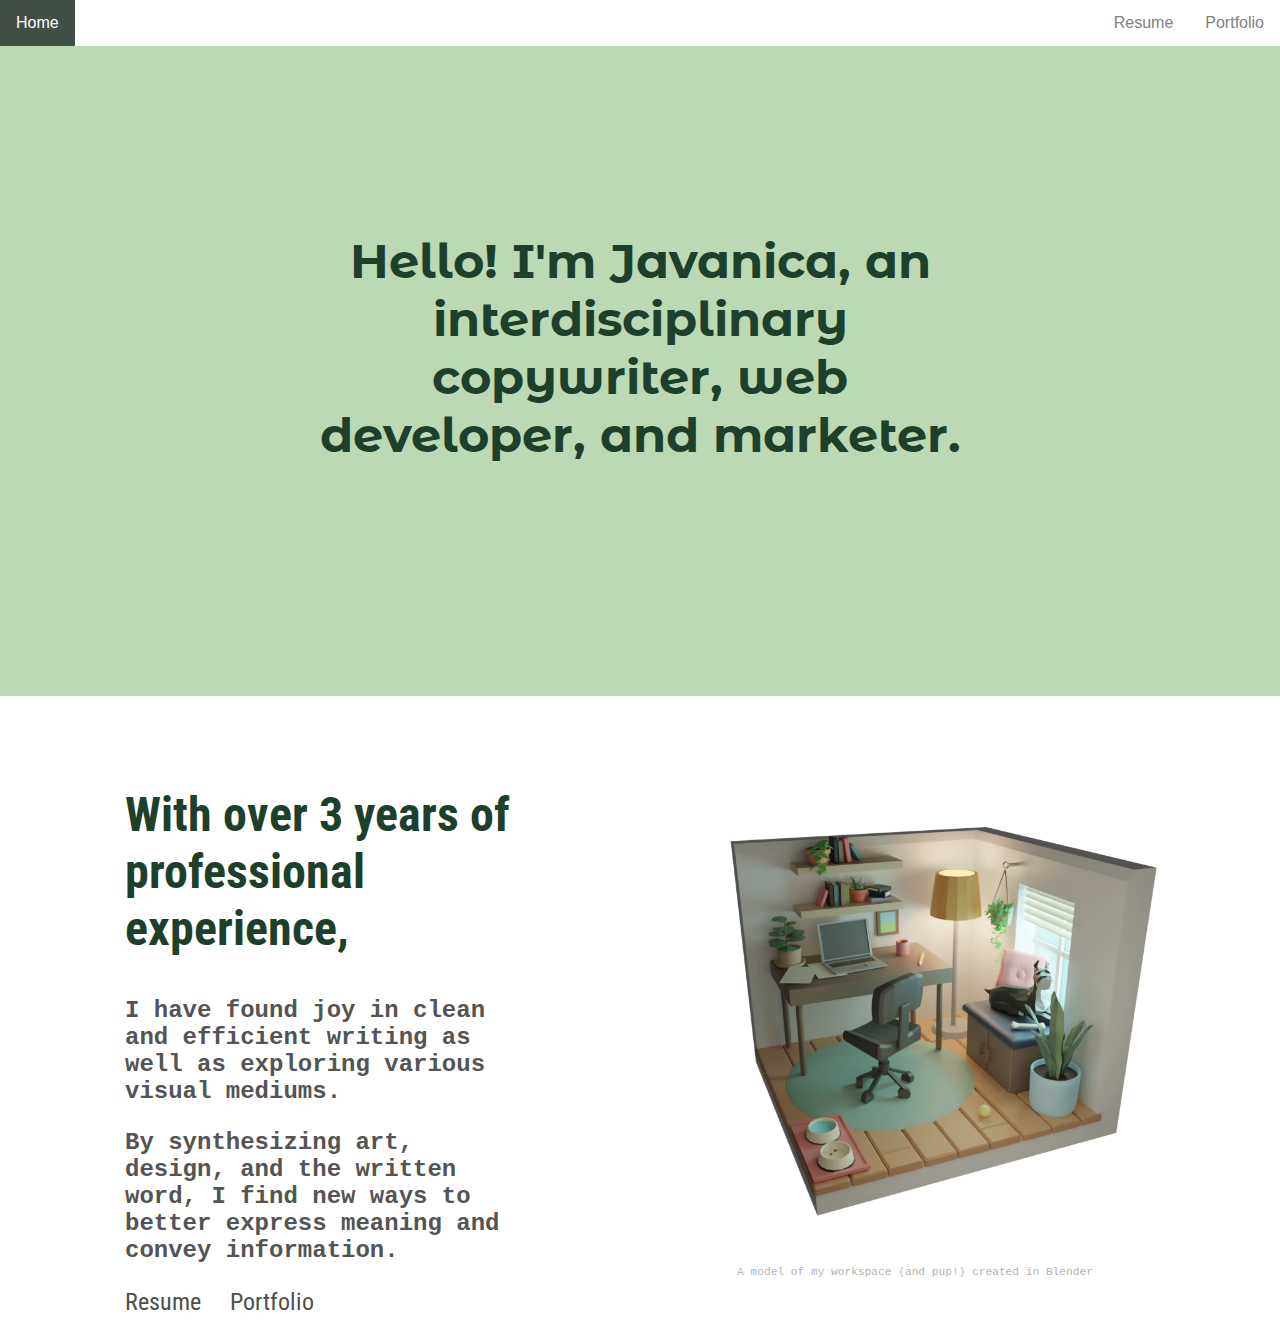
==== index.html @ 4bc7b6e0 "homepage redesigned" ====
<!DOCTYPE html>
<html>
<head>
  <title>JLDai</title>
  <link href="./resources/css/index.css" type="text/css" rel="stylesheet">
  <link rel="preconnect" href="https://fonts.googleapis.com">
  <link rel="preconnect" href="https://fonts.gstatic.com" crossorigin>
  <link href="https://fonts.googleapis.com/css2?family=Montserrat+Alternates:wght@700&family=Roboto+Condensed:wght@300&display=swap" rel="stylesheet">

</head>
<body>

  <nav>
    <div class="navbar">
        <a class="home" href="index.html">Home</a>
        <a href="">Portfolio</a>
        <a href="resume.html">Resume</a>
    </nav>

    <article>
    
    <div class="header">
      <h1 class="header-text">Hello! I'm Javanica, an interdisciplinary copywriter, web developer, and marketer.</h1>
    </div>
    <div class="welcome">
      <div id="header">
        <h2>With over 3 years of professional experience,</h2>
          <h3>I have found joy in clean and efficient writing as well as exploring various visual mediums.</h3>
          <h3>By synthesizing art, design, and the written word, I find new ways to better express meaning and convey information.</h3>
          <div class="links">
            <a class="button" href="resume.html">Resume</a>
            <a class="button" href="">Portfolio</a>
          </div>
      </div>
      <div id="vid">
      <figure>
      <video autoplay muted loop playsinline>
        <source src="resources/media/0001-0200.webm" type="video/webm">
      </video>
      <figcaption>A model of my workspace (and pup!) created in Blender</figcaption>
    </figure>
    </div>
    </div>
    </article>

    <!-- 

    <article class="works">
      <h4>MY WORK</h4>
      <div class="image-container">
        <div class="child">
          <img class="img" src="resources/media/resume.jpg">
          <h4 class="img-description">resume</h4>
        </div>
        <div class="child">
          <img class="img" src="resources/media/copywriting.jpg">
          <h4 class="img-description">copywriting portfolio</h4>
        </div>
        <div class="child">
          <img class="img" src="resources/media/webdev.jpg">
          <h4 class="img-description">web dev</h4>
        </div>
      </div>
    </article>
    -->
</body>
</html>
---- resources/css/index.css ----
html,body {
    padding:0;
    margin:0;
}

/* Navbar container */
.navbar {
    background-color: white;
    position: fixed;
    top: 0;
    overflow: hidden;
    font-family: Arial;
    width: 100%;
    z-index: 1;
  }
  
  /* Links inside the navbar */
  .navbar a {
    float: right;
    font-size: 16px;
    color: grey;
    text-align: center;
    padding: 14px 16px;
    text-decoration: none;
  }

  .navbar .home {
    float: left;
  }
  
  /* Add a background color to navbar links on hover */
  .navbar a:hover{
    background-color: rgb(65, 78, 69);
    color: white;
  }

  a:active {
    text-decoration: underline;
  }

  a.home {
    color:  rgb(65, 78, 69);
  }

 .header {
  background-color: rgb(187, 218, 179);
  margin: 0;
  padding: 200px;
  text-align: center;
 }

  h1 {
    font-size: 3rem;
    color: rgb(29, 64, 42);
    font-family: 'Montserrat Alternates';
    margin-left: 100px;
    margin-right: 100px;
  }

  h2 {
    color: rgb(29, 64, 42);
    font-size: 3rem;
    font-family: 'Roboto Condensed';
  }

  h3 {
    color: rgb(84, 84, 84);
    font-family: 'Courier New', Courier, monospace;
    font-size: 1.5rem;
    font-style: thin;
  }

  .welcome {
    margin-top: 25px;
    padding: 25px;
    display: flex;
    justify-content: center;
    flex-wrap: wrap;
    gap: 3 em;
    background: white
  }

  video {
    margin: 0;
    width: 500px;
    height: auto;
    padding-right: 50px;
  }

  figcaption {
    width: 500px;
    text-align: center;
    font-family: monospace;
    font-size: .7rem;
    color: rgb(179, 179, 179);
  }


  #header {
    width: 300px;
    flex-grow: 1;
    margin-left: 100px;
    margin-right: 100px;
  }

  .button {
    text-decoration: none;
    display: inline-block;
    font-size: 1.5rem;
    font-family:'Roboto Condensed';
    color: rgb(75, 80, 72);
    margin-right: 25px;
  }
  
  .button:hover {
    text-decoration: underline;
  }

  /*

  THIS IS THE OLD LINK STYLE

  .works {
    text-align: center;
    color: grey;
    font-size: 2rem;
    margin: 100px;
    padding: 0px;
  }

  .image-container {
    padding-top: 40px;
    justify-content: center;
    display: flex;
    flex-wrap: wrap;
    align-content: center;
    gap: 1em;
    margin: 50px;
    z-index: 2;
  }

  .child {
    position: relative;
  }

  img{
    filter: brightness(1.25);
    transition: .5s ease;
  }


  .img-description {
    transition: .5s ease;
    opacity: 0;
    position: absolute;
    top: 40%;
    left: 50%;
    transform: translate(-50%, -50%);
    -ms-transform: translate(-50%, -50%);
    text-align: center;
    color: #fff;
    opacity: 0;
  }
  
  .child:hover .img-description {
    opacity: 1;
  }

  .child:hover .img{
    filter: brightness(.5)
  }

  h4 {
    font-family: 'Roboto Condensed';
    font-size: 30px;
  }
  */
 
  footer {
    color: rgb(96, 96, 96);
    padding: 10px;
    font-family: 'Courier New', Courier, monospace;
    text-align: right;
  }
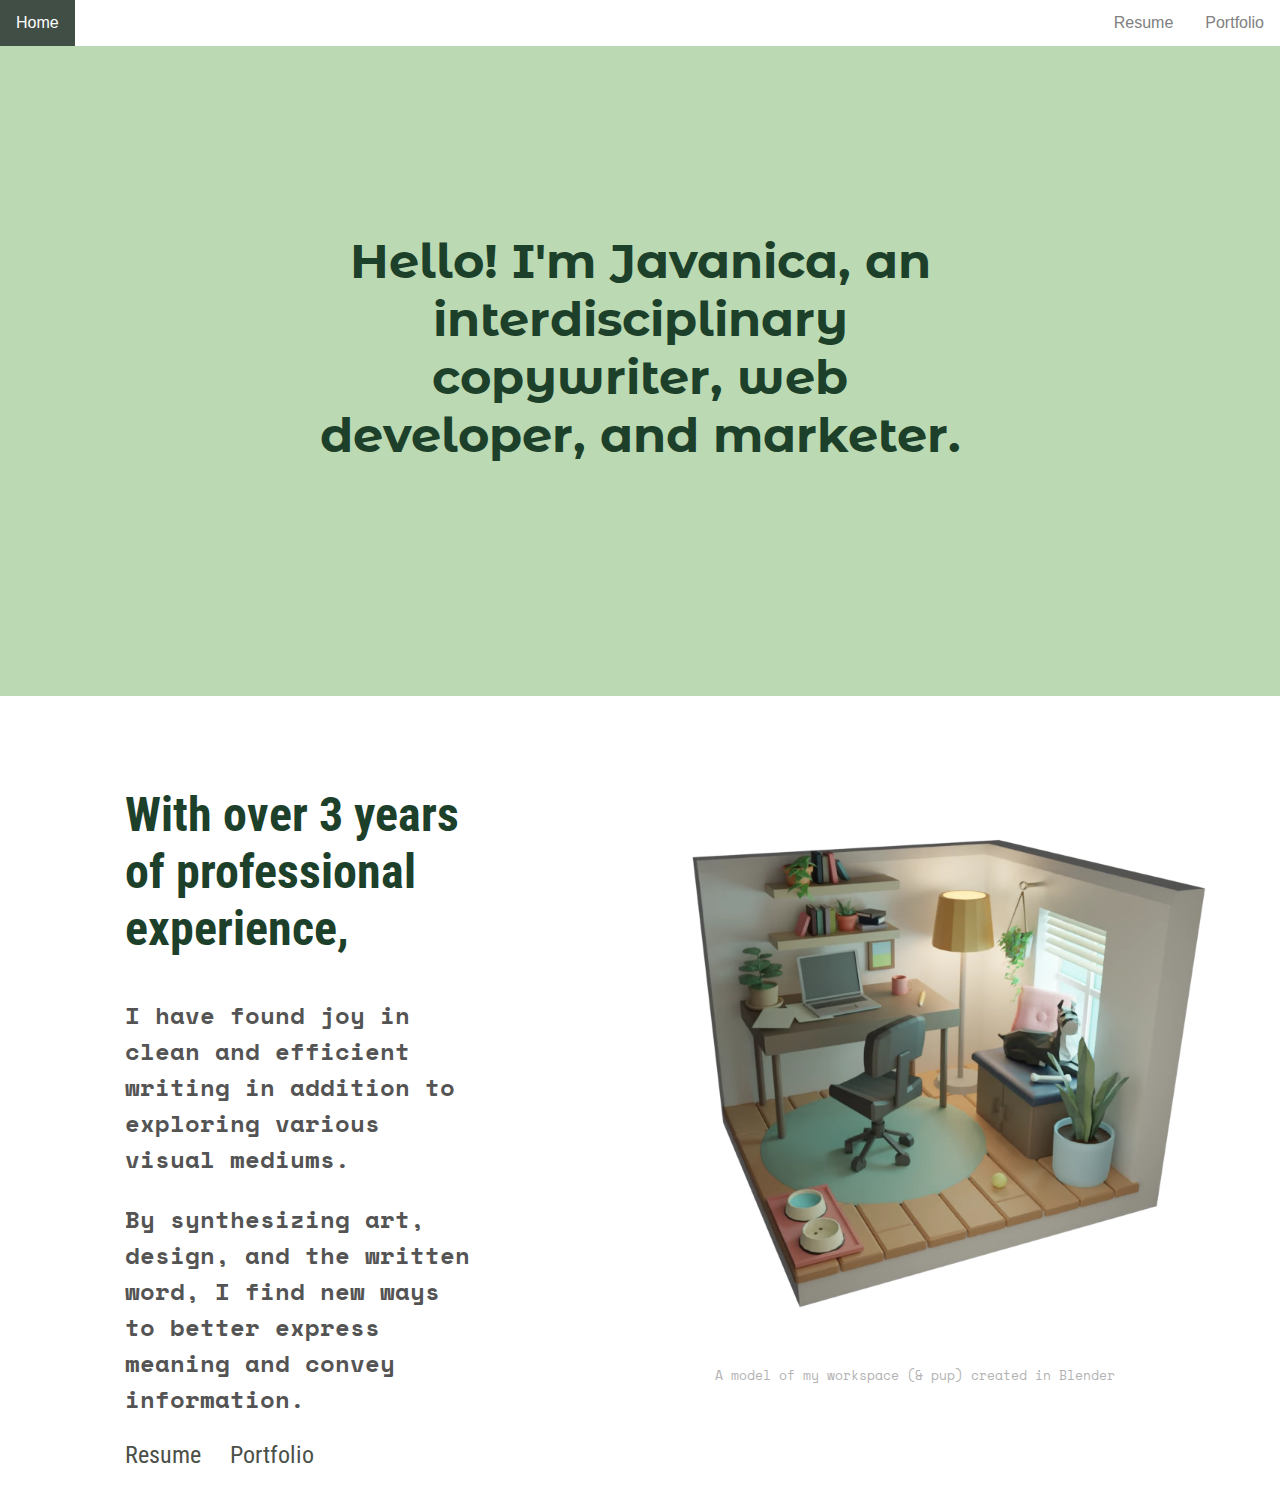
==== commit a7b5b5fb: "homepage redesigned" ====
--- a/index.html
+++ b/index.html
@@ -5,8 +5,7 @@
   <link href="./resources/css/index.css" type="text/css" rel="stylesheet">
   <link rel="preconnect" href="https://fonts.googleapis.com">
   <link rel="preconnect" href="https://fonts.gstatic.com" crossorigin>
-  <link href="https://fonts.googleapis.com/css2?family=Montserrat+Alternates:wght@700&family=Roboto+Condensed:wght@300&display=swap" rel="stylesheet">
-
+  <link href="https://fonts.googleapis.com/css2?family=Montserrat+Alternates:wght@700&family=Roboto+Condensed:wght@300&family=Space+Mono&display=swap" rel="stylesheet">
 </head>
 <body>
 
@@ -25,7 +24,7 @@
     <div class="welcome">
       <div id="header">
         <h2>With over 3 years of professional experience,</h2>
-          <h3>I have found joy in clean and efficient writing as well as exploring various visual mediums.</h3>
+          <h3>I have found joy in clean and efficient writing in addition to exploring various visual mediums.</h3>
           <h3>By synthesizing art, design, and the written word, I find new ways to better express meaning and convey information.</h3>
           <div class="links">
             <a class="button" href="resume.html">Resume</a>
@@ -37,7 +36,7 @@
       <video autoplay muted loop playsinline>
         <source src="resources/media/0001-0200.webm" type="video/webm">
       </video>
-      <figcaption>A model of my workspace (and pup!) created in Blender</figcaption>
+      <figcaption>A model of my workspace (& pup) created in Blender</figcaption>
     </figure>
     </div>
     </div>
--- a/resources/css/index.css
+++ b/resources/css/index.css
@@ -65,7 +65,7 @@
 
   h3 {
     color: rgb(84, 84, 84);
-    font-family: 'Courier New', Courier, monospace;
+    font-family: 'Space Mono', 'Courier New', Courier, monospace;
     font-size: 1.5rem;
     font-style: thin;
   }
@@ -82,17 +82,19 @@
 
   video {
     margin: 0;
-    width: 500px;
+    width: 600px;
     height: auto;
     padding-right: 50px;
+    padding: 0;
   }
 
   figcaption {
     width: 500px;
     text-align: center;
-    font-family: monospace;
-    font-size: .7rem;
+    font-family: 'Space Mono';
+    font-size: .8rem;
     color: rgb(179, 179, 179);
+    margin-left: 50px;
   }
 
 
@@ -179,7 +181,7 @@
   footer {
     color: rgb(96, 96, 96);
     padding: 10px;
-    font-family: 'Courier New', Courier, monospace;
+    font-family: 'Space Mono', 'Courier New', Courier, monospace;
     text-align: right;
   }
 
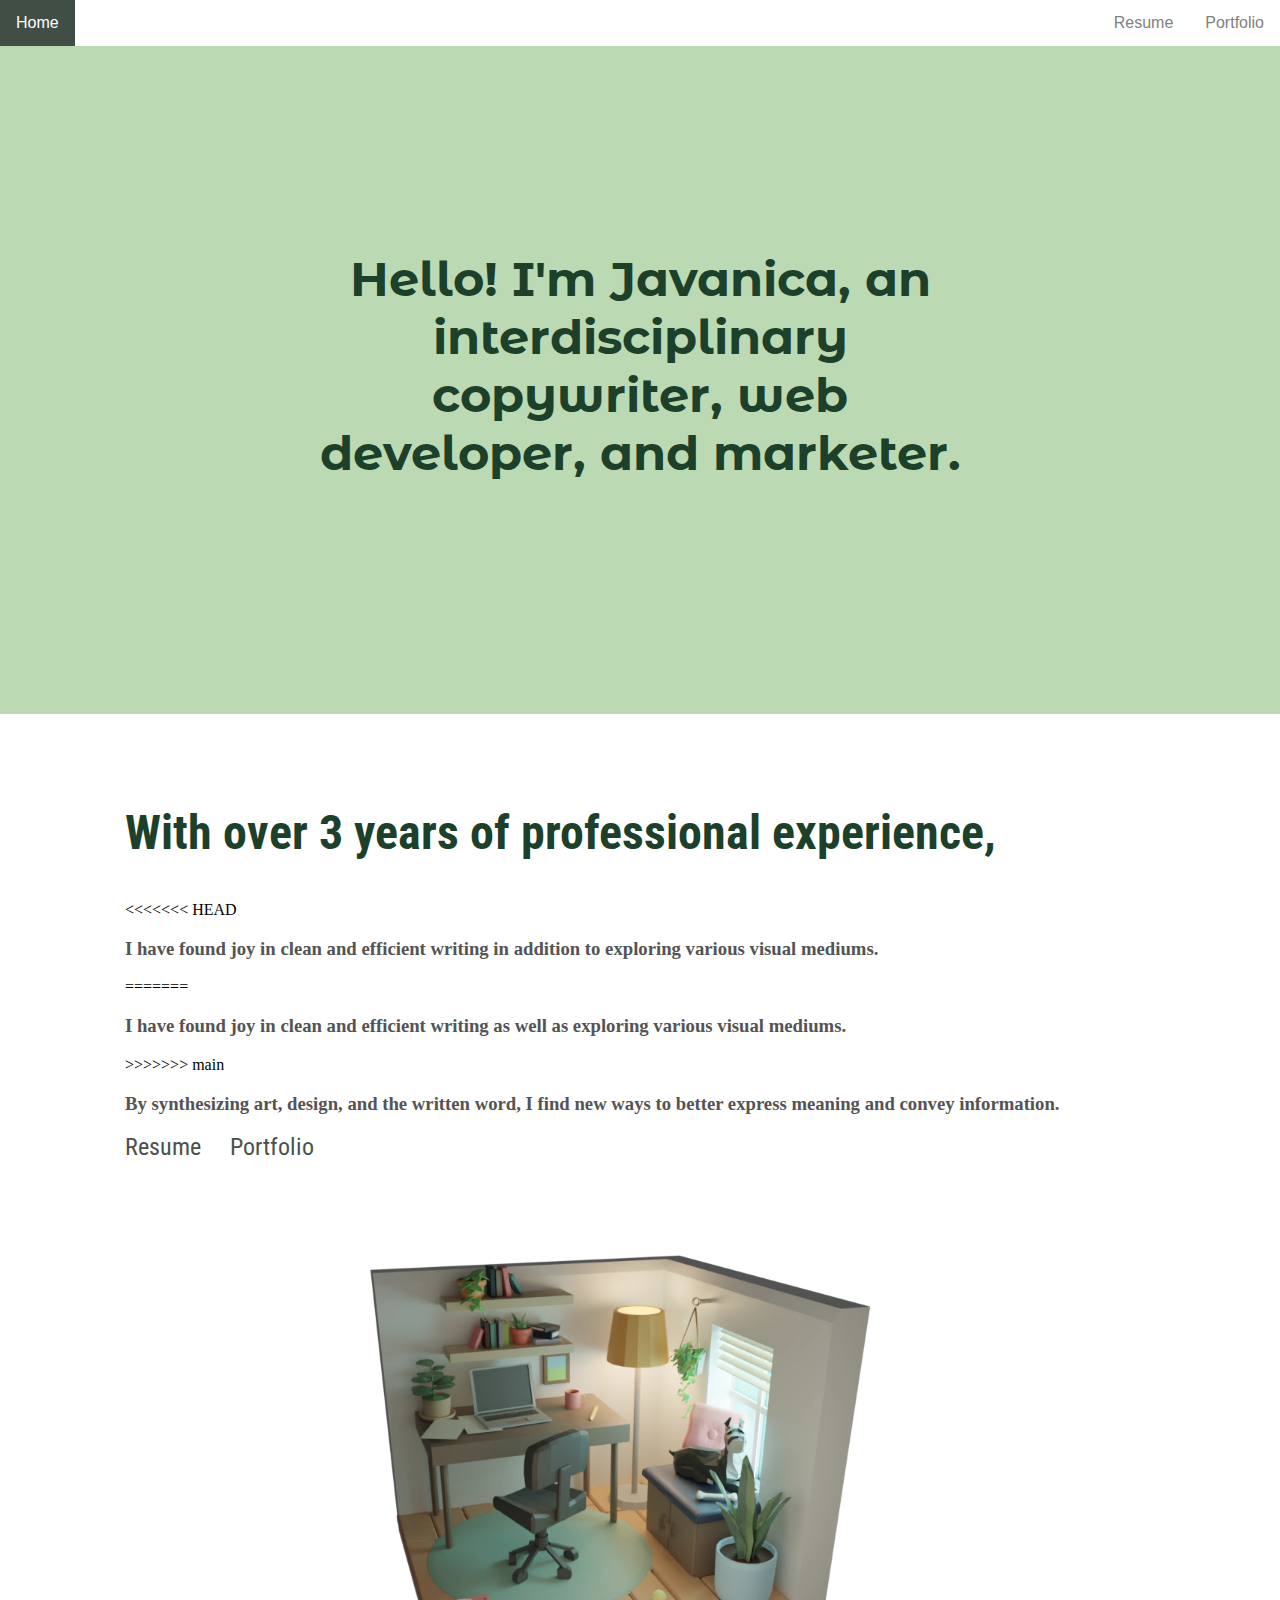
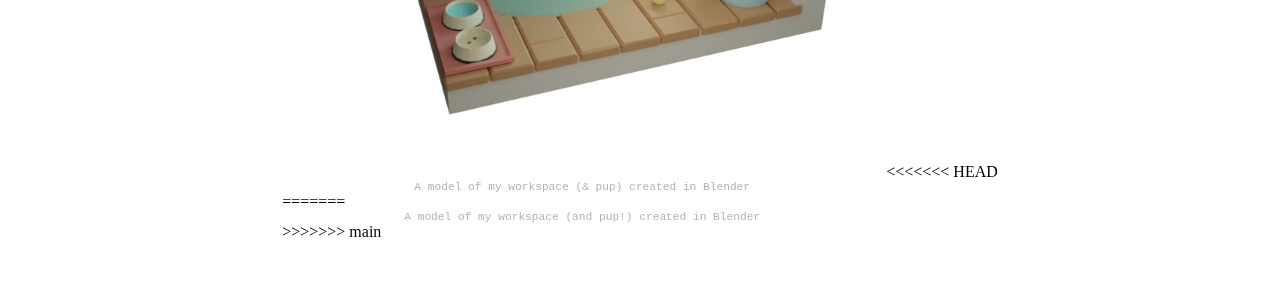
==== commit 7125b9a8: "Merge remote-tracking branch 'origin/main' into main" ====
--- a/index.html
+++ b/index.html
@@ -5,7 +5,12 @@
   <link href="./resources/css/index.css" type="text/css" rel="stylesheet">
   <link rel="preconnect" href="https://fonts.googleapis.com">
   <link rel="preconnect" href="https://fonts.gstatic.com" crossorigin>
+<<<<<<< HEAD
   <link href="https://fonts.googleapis.com/css2?family=Montserrat+Alternates:wght@700&family=Roboto+Condensed:wght@300&family=Space+Mono&display=swap" rel="stylesheet">
+=======
+  <link href="https://fonts.googleapis.com/css2?family=Montserrat+Alternates:wght@700&family=Roboto+Condensed:wght@300&display=swap" rel="stylesheet">
+
+>>>>>>> main
 </head>
 <body>
 
@@ -24,7 +29,11 @@
     <div class="welcome">
       <div id="header">
         <h2>With over 3 years of professional experience,</h2>
+<<<<<<< HEAD
           <h3>I have found joy in clean and efficient writing in addition to exploring various visual mediums.</h3>
+=======
+          <h3>I have found joy in clean and efficient writing as well as exploring various visual mediums.</h3>
+>>>>>>> main
           <h3>By synthesizing art, design, and the written word, I find new ways to better express meaning and convey information.</h3>
           <div class="links">
             <a class="button" href="resume.html">Resume</a>
@@ -36,7 +45,11 @@
       <video autoplay muted loop playsinline>
         <source src="resources/media/0001-0200.webm" type="video/webm">
       </video>
+<<<<<<< HEAD
       <figcaption>A model of my workspace (& pup) created in Blender</figcaption>
+=======
+      <figcaption>A model of my workspace (and pup!) created in Blender</figcaption>
+>>>>>>> main
     </figure>
     </div>
     </div>
--- a/resources/css/index.css
+++ b/resources/css/index.css
@@ -65,7 +65,11 @@
 
   h3 {
     color: rgb(84, 84, 84);
+<<<<<<< HEAD
     font-family: 'Space Mono', 'Courier New', Courier, monospace;
+=======
+    font-family: 'Courier New', Courier, monospace;
+>>>>>>> main
     font-size: 1.5rem;
     font-style: thin;
   }
@@ -95,6 +99,14 @@
     font-size: .8rem;
     color: rgb(179, 179, 179);
     margin-left: 50px;
+  }
+
+  figcaption {
+    width: 500px;
+    text-align: center;
+    font-family: monospace;
+    font-size: .7rem;
+    color: rgb(179, 179, 179);
   }
 
 
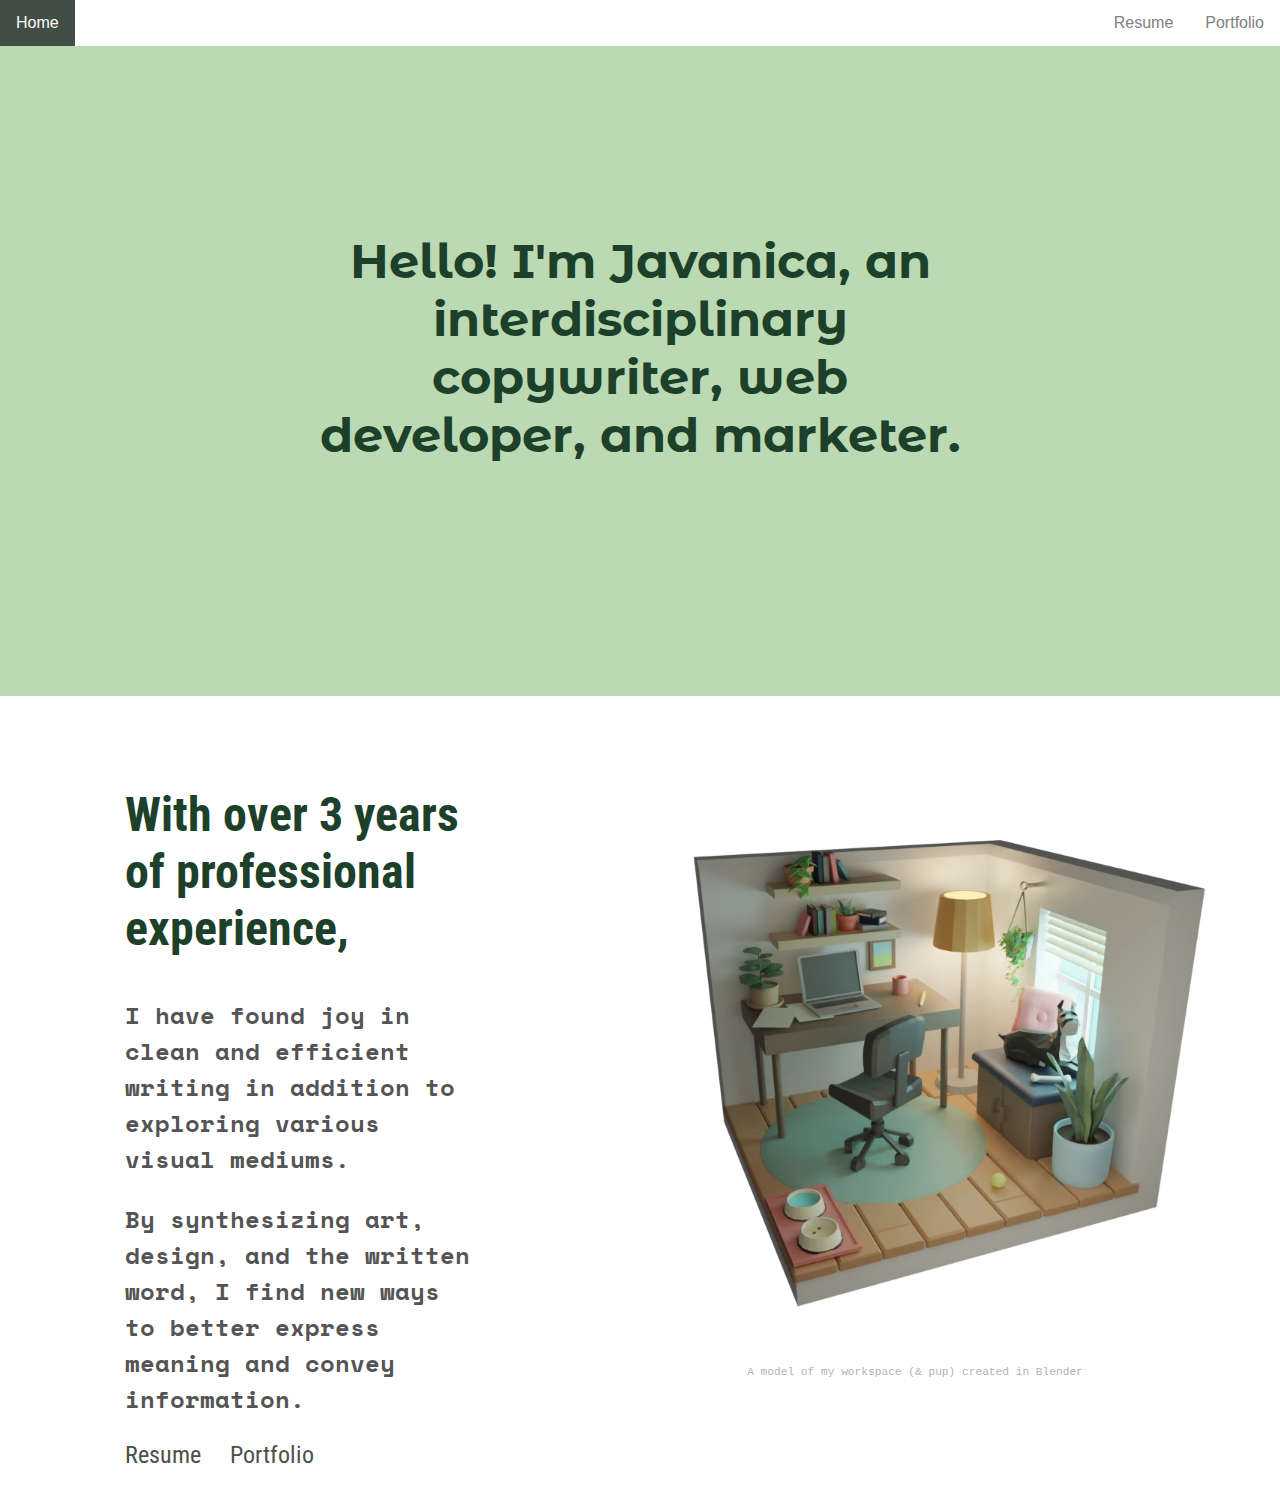
==== commit 2ad45ec9: "Resolved merged changes" ====
--- a/index.html
+++ b/index.html
@@ -5,12 +5,7 @@
   <link href="./resources/css/index.css" type="text/css" rel="stylesheet">
   <link rel="preconnect" href="https://fonts.googleapis.com">
   <link rel="preconnect" href="https://fonts.gstatic.com" crossorigin>
-<<<<<<< HEAD
   <link href="https://fonts.googleapis.com/css2?family=Montserrat+Alternates:wght@700&family=Roboto+Condensed:wght@300&family=Space+Mono&display=swap" rel="stylesheet">
-=======
-  <link href="https://fonts.googleapis.com/css2?family=Montserrat+Alternates:wght@700&family=Roboto+Condensed:wght@300&display=swap" rel="stylesheet">
-
->>>>>>> main
 </head>
 <body>
 
@@ -29,11 +24,7 @@
     <div class="welcome">
       <div id="header">
         <h2>With over 3 years of professional experience,</h2>
-<<<<<<< HEAD
           <h3>I have found joy in clean and efficient writing in addition to exploring various visual mediums.</h3>
-=======
-          <h3>I have found joy in clean and efficient writing as well as exploring various visual mediums.</h3>
->>>>>>> main
           <h3>By synthesizing art, design, and the written word, I find new ways to better express meaning and convey information.</h3>
           <div class="links">
             <a class="button" href="resume.html">Resume</a>
@@ -45,11 +36,7 @@
       <video autoplay muted loop playsinline>
         <source src="resources/media/0001-0200.webm" type="video/webm">
       </video>
-<<<<<<< HEAD
       <figcaption>A model of my workspace (& pup) created in Blender</figcaption>
-=======
-      <figcaption>A model of my workspace (and pup!) created in Blender</figcaption>
->>>>>>> main
     </figure>
     </div>
     </div>
--- a/resources/css/index.css
+++ b/resources/css/index.css
@@ -65,11 +65,7 @@
 
   h3 {
     color: rgb(84, 84, 84);
-<<<<<<< HEAD
     font-family: 'Space Mono', 'Courier New', Courier, monospace;
-=======
-    font-family: 'Courier New', Courier, monospace;
->>>>>>> main
     font-size: 1.5rem;
     font-style: thin;
   }
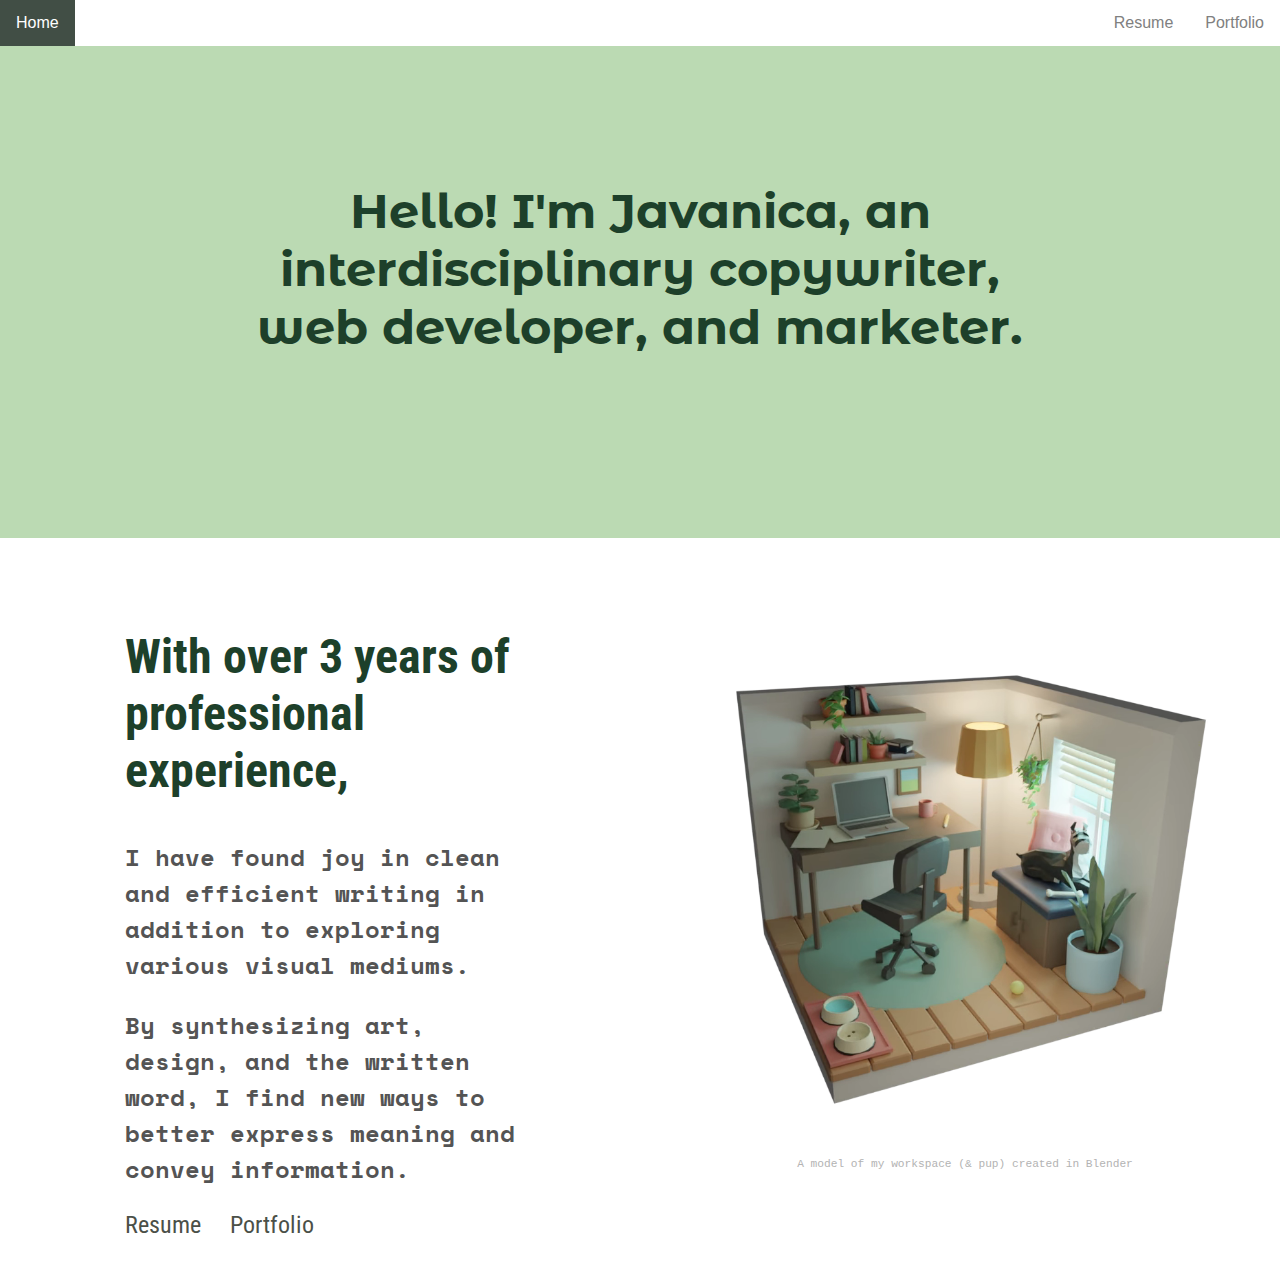
==== commit 8ed04ba4: "portfolio landed page created" ====
--- a/index.html
+++ b/index.html
@@ -12,7 +12,7 @@
   <nav>
     <div class="navbar">
         <a class="home" href="index.html">Home</a>
-        <a href="">Portfolio</a>
+        <a href="portfolio.html">Portfolio</a>
         <a href="resume.html">Resume</a>
     </nav>
 
@@ -28,7 +28,7 @@
           <h3>By synthesizing art, design, and the written word, I find new ways to better express meaning and convey information.</h3>
           <div class="links">
             <a class="button" href="resume.html">Resume</a>
-            <a class="button" href="">Portfolio</a>
+            <a class="button" href="portfolio.html">Portfolio</a>
           </div>
       </div>
       <div id="vid">
--- a/resources/css/index.css
+++ b/resources/css/index.css
@@ -45,7 +45,7 @@
  .header {
   background-color: rgb(187, 218, 179);
   margin: 0;
-  padding: 200px;
+  padding: 150px;
   text-align: center;
  }
 
@@ -82,7 +82,7 @@
 
   video {
     margin: 0;
-    width: 600px;
+    width: 550px;
     height: auto;
     padding-right: 50px;
     padding: 0;
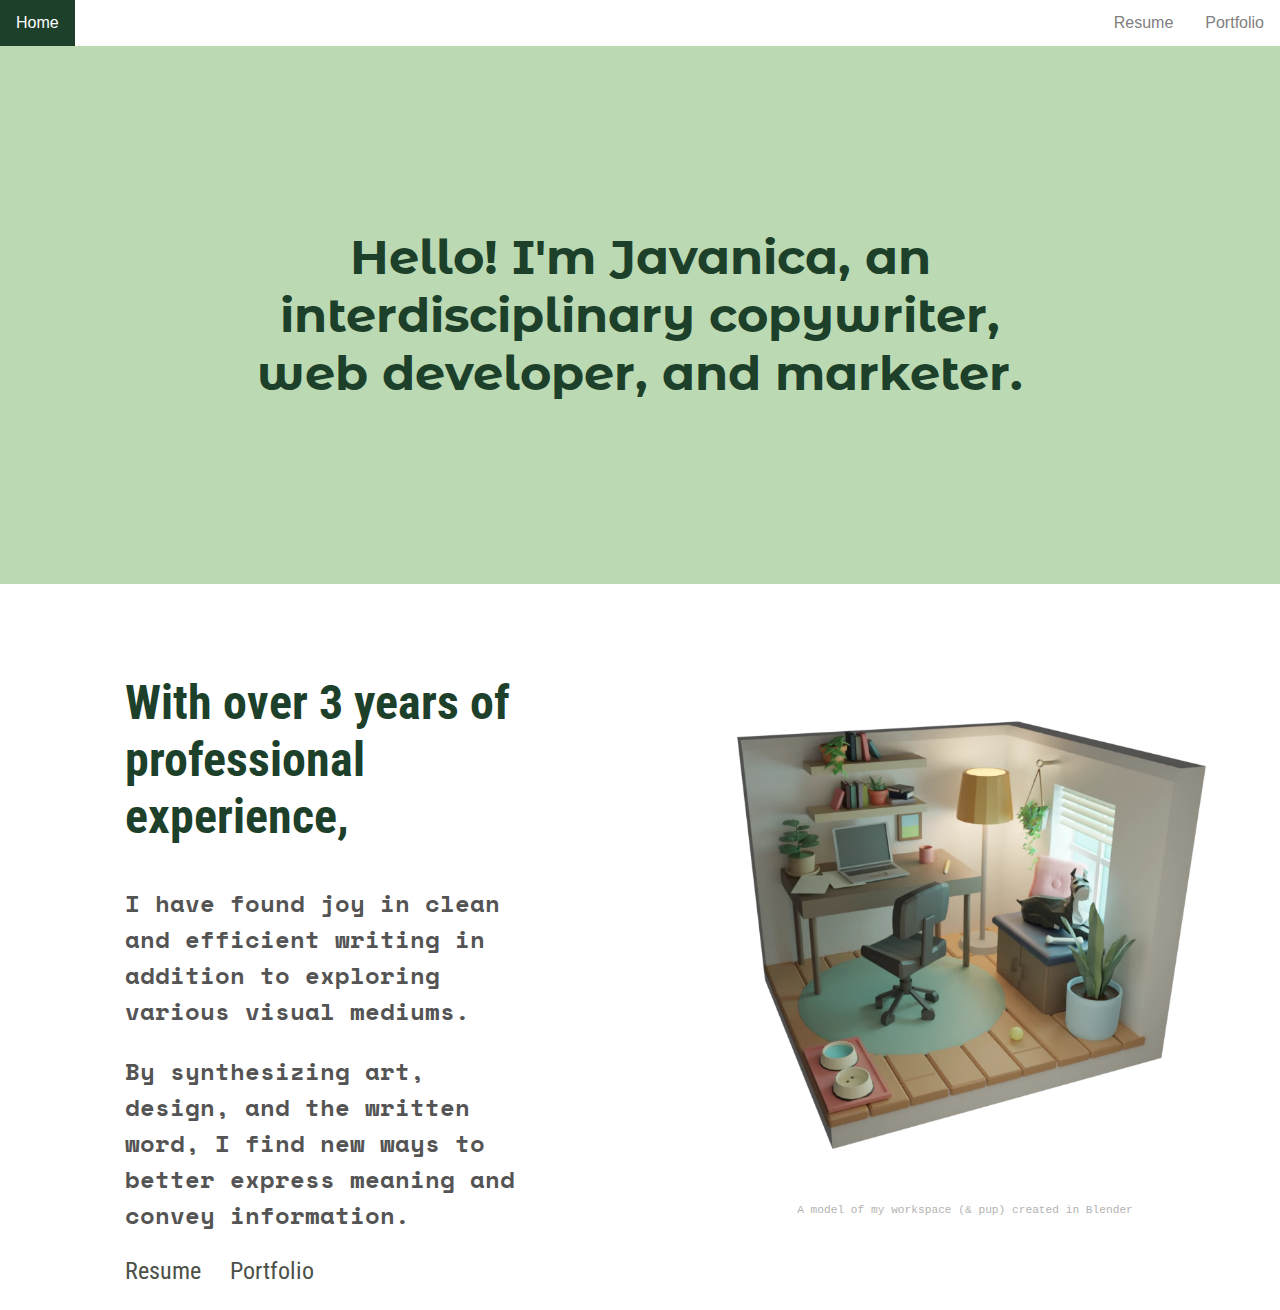
==== commit 8f37d8e4: "updated navbar" ====
--- a/index.html
+++ b/index.html
@@ -9,12 +9,19 @@
 </head>
 <body>
 
-  <nav>
-    <div class="navbar">
-        <a class="home" href="index.html">Home</a>
-        <a href="portfolio.html">Portfolio</a>
-        <a href="resume.html">Resume</a>
-    </nav>
+  <div class="navbar">
+      <a class="home" href="index.html">Home</a>
+      <div class="dropdown">
+        <button class="dropdownbtn"><a href="portfolio.html">Portfolio</a></button>
+        <div class="dropdown-content">
+            <a href="newsletters.html">Newsletters</a>
+            <a href="webdev.html">Web Content</a>
+            <a href="email.html">Email Marketing</a> 
+            <a href="socialmedia.html">Social Media</a>
+        </div>
+      </div>
+      <a class="resume" href="resume.html">Resume</a>
+    </div>
 
     <article>
     
@@ -35,6 +42,7 @@
       <figure>
       <video autoplay muted loop playsinline>
         <source src="resources/media/0001-0200.webm" type="video/webm">
+        <source src="resources/media/room.png" type="png">
       </video>
       <figcaption>A model of my workspace (& pup) created in Blender</figcaption>
     </figure>
--- a/resources/css/index.css
+++ b/resources/css/index.css
@@ -3,50 +3,93 @@
     margin:0;
 }
 
-/* Navbar container */
 .navbar {
-    background-color: white;
-    position: fixed;
-    top: 0;
-    overflow: hidden;
-    font-family: Arial;
-    width: 100%;
-    z-index: 1;
-  }
-  
-  /* Links inside the navbar */
-  .navbar a {
-    float: right;
-    font-size: 16px;
-    color: grey;
-    text-align: center;
-    padding: 14px 16px;
-    text-decoration: none;
-  }
-
-  .navbar .home {
-    float: left;
-  }
-  
-  /* Add a background color to navbar links on hover */
-  .navbar a:hover{
-    background-color: rgb(65, 78, 69);
-    color: white;
-  }
-
-  a:active {
-    text-decoration: underline;
-  }
-
-  a.home {
-    color:  rgb(65, 78, 69);
-  }
+  background-color: white;
+  position: fixed;
+  top: 0;
+  width: 100%;
+  z-index: 10;
+  height: 46px;
+  font-family: Arial;
+}
+
+.navbar a {
+  float: left;
+  font-size: 16px;
+  color: grey;
+  text-align: center;
+  padding: 14px 16px;
+  text-decoration: none;
+  background-color: white;
+  margin-bottom: 0;
+}
+
+.dropdown {
+  float: right;
+  overflow: hidden;
+}
+
+.dropdown .dropbtn {
+  font-size: 16px;  
+  border: none;
+  outline: none;
+  color: white;
+  padding: 14px 16px;
+  background-color: inherit;
+  font-family: inherit;
+  margin: 0;
+}
+
+button {
+  border: none;
+  outline: none;
+  color: white;
+  background-color: white;
+  padding: 0;
+}
+
+.navbar a:hover, .dropdown:hover .dropbtn {
+  background-color: rgb(29, 64, 42);
+  color: white;
+}
+
+.dropdown-content {
+  display: none;
+  position: absolute;
+  transform: translate(-53px, -4px);
+  background-color: #f9f9f9;
+  min-width: 160px;
+  box-shadow: 0px 8px 16px 0px rgba(0,0,0,0.2);
+}
+
+.dropdown-content a {
+  float: none;
+  color: grey;
+  padding: 12px 16px;
+  text-decoration: none;
+  display: block;
+  text-align: left;
+}
+
+.dropdown-content a:hover {
+  background-color: #ddd;
+}
+
+.dropdown:hover .dropdown-content {
+  display: block;
+  z-index: 10;
+}
+
+a.resume {
+  float: right;
+}
 
  .header {
   background-color: rgb(187, 218, 179);
-  margin: 0;
+  margin-top: 46px;
   padding: 150px;
   text-align: center;
+  position: relative;
  }
 
   h1 {
@@ -185,11 +228,4 @@
     font-size: 30px;
   }
   */
- 
-  footer {
-    color: rgb(96, 96, 96);
-    padding: 10px;
-    font-family: 'Space Mono', 'Courier New', Courier, monospace;
-    text-align: right;
-  }
-
+
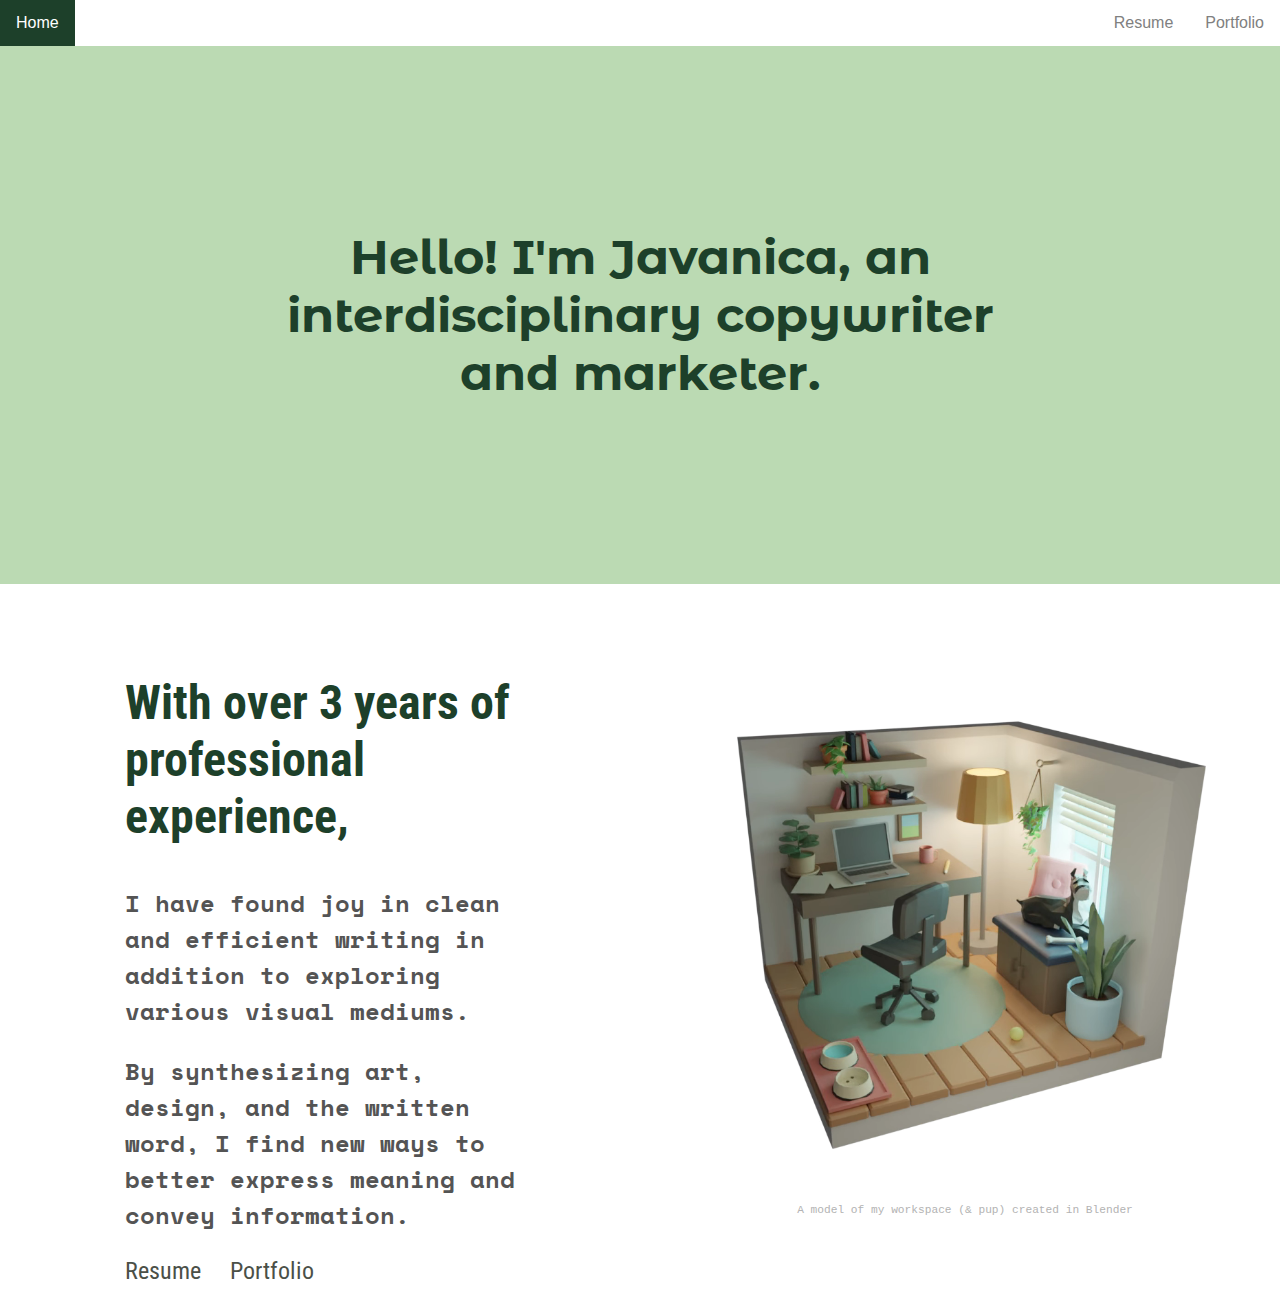
==== commit bc31a8ed: "minor updates to the site's language" ====
--- a/index.html
+++ b/index.html
@@ -26,7 +26,7 @@
     <article>
     
     <div class="header">
-      <h1 class="header-text">Hello! I'm Javanica, an interdisciplinary copywriter, web developer, and marketer.</h1>
+      <h1 class="header-text">Hello! I'm Javanica, an interdisciplinary copywriter and marketer.</h1>
     </div>
     <div class="welcome">
       <div id="header">
